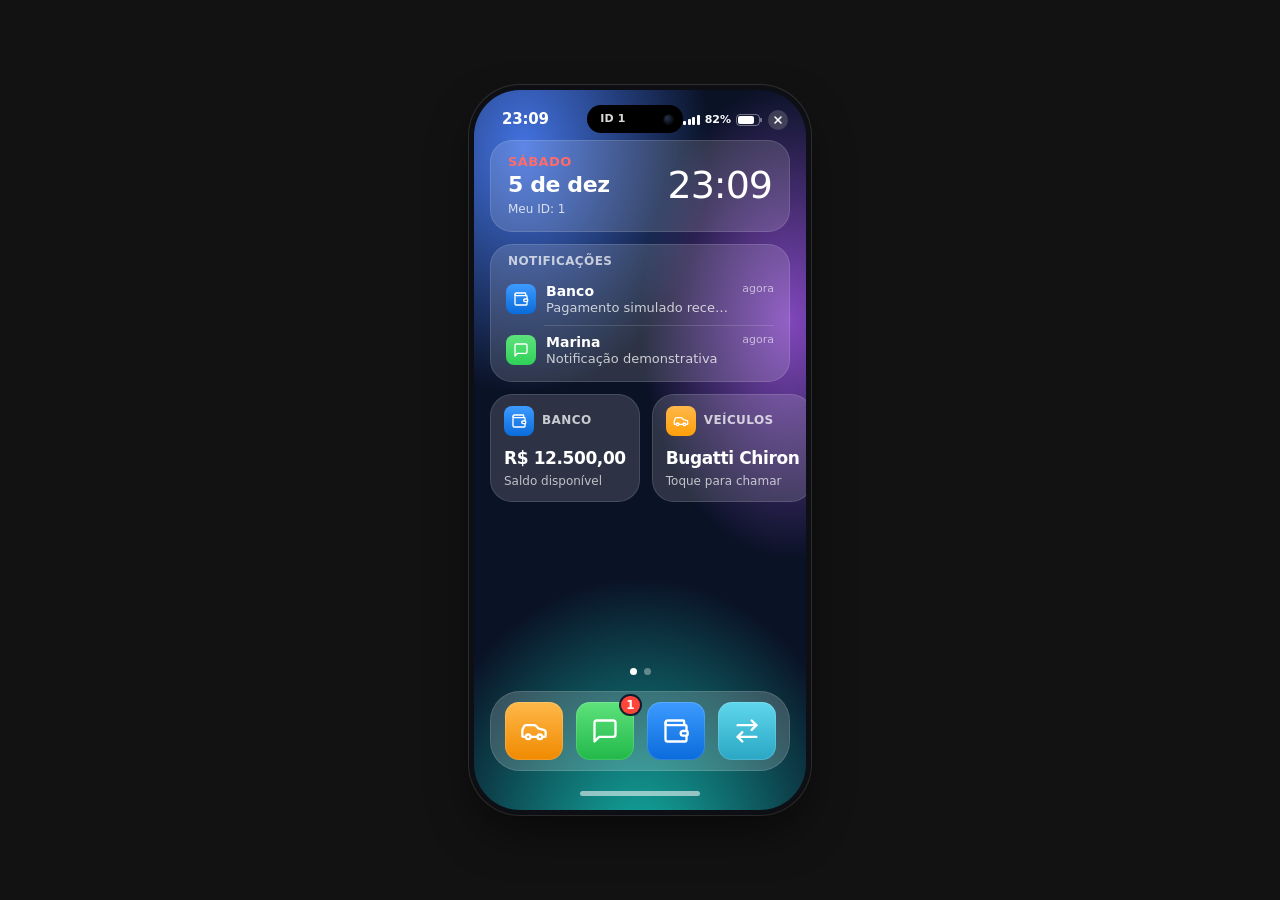
==== demo/phone/index.html @ cc42a67a "chore(demo): vendored devlab_phone NUI snapshot (fivem-lab aa99dd7) + simulator Generated by tools/s" ====
<!doctype html>
<html lang="pt-BR">
<head>
  <meta charset="utf-8">
  <meta name="viewport" content="width=device-width, initial-scale=1">
  <meta http-equiv="Content-Security-Policy" content="default-src 'self'; style-src 'self'; script-src 'self'; img-src 'self'; connect-src 'self' https:">
  <title>DevLab Phone — browser demo (simulated)</title>
  <link rel="stylesheet" href="css/tokens.css">
  <link rel="stylesheet" href="css/base.css">
  <link rel="stylesheet" href="css/phone.css">
  <link rel="stylesheet" href="demo.css">
</head>
<body data-mode="HUD" data-ready="false">
  <button id="hud-button" type="button" aria-label="Celular">
    <!-- Lucide-style smartphone, inline so the button never depends on JS or assets -->
    <svg width="22" height="22" viewBox="0 0 24 24" fill="none" stroke="currentColor" stroke-width="2" stroke-linecap="round" stroke-linejoin="round" aria-hidden="true" focusable="false">
      <rect x="5" y="2" width="14" height="20" rx="2" ry="2"/><path d="M12 18h.01"/>
    </svg>
  </button>

  <main id="phone" aria-label="Celular" data-view="home" hidden>
    <header id="status-bar">
      <span id="clock">--:--</span>
      <span class="island"><span id="island-id" class="island-id" data-testid="island-id">ID —</span><i class="island-cam" aria-hidden="true"></i></span>
      <span id="device-model" hidden>DevLab</span>
      <span class="sb-right">
        <span id="signal" class="signal" data-level="4" role="img" aria-label="Sinal fictício"><i></i><i></i><i></i><i></i></span>
        <span id="battery" aria-label="Bateria fictícia"></span>
        <span id="batt" class="batt" aria-hidden="true"><i id="batt-fill"></i></span>
        <button id="btn-x" type="button" aria-label="Fechar celular">
          <svg width="12" height="12" viewBox="0 0 24 24" fill="none" stroke="currentColor" stroke-width="3" stroke-linecap="round" stroke-linejoin="round" aria-hidden="true" focusable="false"><path d="M18 6 6 18"/><path d="m6 6 12 12"/></svg>
        </button>
      </span>
    </header>
    <nav id="nav-top" aria-label="Navegação" hidden>
      <button id="btn-back" type="button" aria-label="Voltar">
        <svg width="20" height="20" viewBox="0 0 24 24" fill="none" stroke="currentColor" stroke-width="2.6" stroke-linecap="round" stroke-linejoin="round" aria-hidden="true" focusable="false"><path d="m15 18-6-6 6-6"/></svg>
        <span id="back-label">Voltar</span>
      </button>
    </nav>
    <div id="screen"></div>
    <footer id="home-bar">
      <button id="btn-home" type="button" aria-label="Início"><span class="home-indicator"></span></button>
    </footer>
  </main>

  <script src="sim.js"></script>
  <script type="module" src="js/main.js"></script>
</body>
</html>
---- demo/phone/css/tokens.css ----
:root {
  /* Approved HUD identity: graphite button #19212D, icon sky blue #72D8F5 */
  --c-graphite: #19212d;
  --c-icon: #72d8f5;
  --c-line: rgba(255, 255, 255, 0.08);
  --c-focus: #ffd166;

  /* iOS-dark-inspired system palette (own values, no proprietary assets) */
  --bg: #000;
  --bg-elev: #1c1c1e;
  --bg-elev2: #2c2c2e;
  --fill: rgba(120, 120, 128, 0.24);
  --sep: rgba(84, 84, 88, 0.6);
  --label: #fff;
  --label2: rgba(235, 235, 245, 0.62);
  --label3: rgba(235, 235, 245, 0.32);
  --tint: #0a84ff;
  --tint-soft: rgba(10, 132, 255, 0.16);
  --green: #30d158;
  --red: #ff453a;
  --orange: #ff9f0a;
  --teal: #40c8e0;
  --glass: rgba(44, 44, 46, 0.66);

  --hud-right: 24px;
  --hud-bottom: 24px;
  /* Local system stack only: SF on Apple, Segoe UI Variable/Segoe on Windows. No web fonts. */
  --font: -apple-system, BlinkMacSystemFont, "SF Pro Text", "SF Pro Display", "Segoe UI Variable Text", "Segoe UI", system-ui, Roboto, "Helvetica Neue", Arial, sans-serif;
}
---- demo/phone/css/base.css ----
/* The NUI page stays transparent and click-through: only the HUD button and the phone take input.
   No GPU-heavy effects, no infinite animations: this page is always loaded. */
html, body { margin: 0; height: 100%; background: transparent; overflow: hidden; font-family: var(--font); color: var(--label); pointer-events: none; }
[hidden] { display: none !important; }
button { font: inherit; color: inherit; -webkit-tap-highlight-color: transparent; }
button:focus-visible, input:focus-visible { outline: 2px solid var(--c-focus); outline-offset: 2px; }

#hud-button {
  position: fixed; right: var(--hud-right); bottom: var(--hud-bottom);
  width: 48px; height: 48px; padding: 0; display: grid; place-items: center;
  border-radius: 15px; border: 1px solid var(--c-line);
  background: var(--c-graphite); color: var(--c-icon); pointer-events: auto; cursor: default;
  transition: transform 90ms ease-out, background-color 90ms ease-out;
}
#hud-button svg { display: block; }
/* Focus is ours in CURSOR/PHONE: capture the pointer so mouse movement keeps the cursor mode alive. */
body[data-mode="CURSOR"], body[data-mode="PHONE"] { pointer-events: auto; }
body[data-ready="false"] #hud-button { display: none; }
body[data-hud="hidden"] #hud-button { display: none; }
body[data-mode="PHONE"] #hud-button { display: none; }
body[data-mode="CURSOR"] #hud-button { border-color: rgba(114, 216, 245, 0.55); cursor: pointer; }
body[data-mode="CURSOR"] #hud-button:hover { background: #202a39; }
body[data-mode="CURSOR"] #hud-button:active { transform: scale(0.95); }
@media (prefers-reduced-motion: reduce) { #hud-button { transition: none; } }
---- demo/phone/css/phone.css ----
/* iOS-dark-inspired phone with its own identity. Flat fills and translucent rgba over a static gradient wallpaper:
   looks like glass, costs nothing per frame (no heavy GPU effects, no continuous animation). */
#phone {
  position: fixed; right: var(--hud-right); top: 50%; transform: translateY(-50%);
  width: 332px; height: min(720px, 92vh); display: flex; flex-direction: column;
  background: var(--bg); border-radius: 46px; overflow: hidden;
  box-shadow: 0 0 0 5px #0d0f14, 0 0 0 6px rgba(255, 255, 255, 0.12), 0 22px 44px rgba(0, 0, 0, 0.5);
  pointer-events: auto; contain: layout paint; font-size: 15px; line-height: 1.3;
  -webkit-font-smoothing: antialiased; user-select: none; animation: phone-in 140ms ease-out;
}
/* Wallpaper: three soft colour pools over deep blue. Static gradients only. */
#phone[data-view="home"] {
  background:
    radial-gradient(90% 55% at 15% 8%, rgba(70, 120, 235, 0.95) 0%, rgba(70, 120, 235, 0) 62%),
    radial-gradient(75% 55% at 95% 32%, rgba(150, 80, 215, 0.85) 0%, rgba(150, 80, 215, 0) 60%),
    radial-gradient(110% 60% at 50% 105%, rgba(20, 190, 175, 0.9) 0%, rgba(20, 190, 175, 0) 62%),
    #0a1226;
}
@keyframes phone-in { from { opacity: 0; transform: translateY(-50%) translateX(12px); } to { opacity: 1; transform: translateY(-50%); } }
@keyframes screen-in { from { opacity: 0; transform: translateX(14px); } to { opacity: 1; transform: none; } }
@media (prefers-reduced-motion: reduce) { #phone, .screen { animation: none; } }
input { user-select: text; }

/* ---- status bar: time | island | signal, battery, close ---- */
#status-bar { position: relative; display: grid; grid-template-columns: 1fr 96px 1fr; align-items: center; height: 46px; padding: 14px 18px 0 28px; box-sizing: border-box; flex: none; }
#clock { font-size: 15px; font-weight: 600; letter-spacing: -0.2px; }
.island { justify-self: center; display: flex; justify-content: space-between; align-items: center; width: 96px; height: 28px; margin-top: -2px; padding: 0 10px 0 13px; box-sizing: border-box; border-radius: 999px; background: #000; }
.island-id { font-size: 11px; font-weight: 600; letter-spacing: 0.2px; color: rgba(255, 255, 255, 0.85); font-variant-numeric: tabular-nums; }
.island-cam { display: block; width: 9px; height: 9px; border-radius: 50%; background: radial-gradient(circle at 35% 35%, #26324a 0%, #0b0f18 70%); box-shadow: 0 0 0 1px rgba(255, 255, 255, 0.05); }
.sb-right { justify-self: end; display: flex; align-items: center; gap: 5px; font-size: 12px; font-weight: 600; }
#battery { font-size: 11px; font-variant-numeric: tabular-nums; }
.signal { display: inline-flex; align-items: flex-end; gap: 1.5px; height: 10px; }
.signal i { display: block; width: 3px; border-radius: 1px; background: rgba(255, 255, 255, 0.3); }
.signal i:nth-child(1) { height: 4px; } .signal i:nth-child(2) { height: 6px; } .signal i:nth-child(3) { height: 8px; } .signal i:nth-child(4) { height: 10px; }
.signal[data-level="1"] i:nth-child(-n+1), .signal[data-level="2"] i:nth-child(-n+2), .signal[data-level="3"] i:nth-child(-n+3), .signal[data-level="4"] i { background: var(--label); }
.batt { position: relative; display: block; width: 24px; height: 12px; box-sizing: border-box; padding: 1px; border: 1px solid rgba(255, 255, 255, 0.4); border-radius: 4px; }
.batt::after { content: ""; position: absolute; right: -3px; top: 3px; width: 2px; height: 4px; border-radius: 0 1px 1px 0; background: rgba(255, 255, 255, 0.4); }
.batt i { display: block; height: 100%; border-radius: 2px; background: var(--label); }
.batt.low i { background: var(--red); }
#btn-x { width: 20px; height: 20px; margin-left: 3px; display: grid; place-items: center; padding: 0; border: 0; border-radius: 50%; background: rgba(120, 120, 128, 0.4); color: var(--label); cursor: pointer; }
#btn-x:hover { background: rgba(120, 120, 128, 0.65); }
#btn-x:active { transform: scale(0.9); }

/* ---- native-style top navigation (apps only) ---- */
#nav-top { flex: none; display: flex; align-items: center; height: 34px; padding: 0 8px; }
#btn-back { display: flex; align-items: center; gap: 0; padding: 4px 8px 4px 2px; border: 0; background: transparent; color: var(--tint); font-size: 17px; cursor: pointer; }
#btn-back:hover { opacity: 0.8; }
#btn-back:active { opacity: 0.5; }
#btn-back:disabled { opacity: 0.35; cursor: default; }

/* ---- content ---- */
#screen { flex: 1; min-height: 0; overflow-y: auto; padding: 0 16px 8px; scrollbar-width: none; }
#screen::-webkit-scrollbar { width: 0; height: 0; }
.screen { display: flex; flex-direction: column; gap: 12px; min-height: 100%; box-sizing: border-box; animation: screen-in 160ms ease-out; }
.screen-title { margin: 2px 0 0; font-size: 31px; font-weight: 700; letter-spacing: -0.7px; line-height: 1.12; }
.section-header { margin: 6px 0 -6px 14px; font-size: 12px; font-weight: 500; letter-spacing: 0.3px; text-transform: uppercase; color: var(--label2); }
.muted { margin: 0; color: var(--label2); font-size: 14px; }
.footnote { margin: -4px 14px 0; font-size: 12px; color: var(--label2); min-height: 1em; }
.footnote.ok { color: var(--green); } .footnote.err { color: var(--red); }
.empty { color: var(--label2); text-align: center; margin: 28px 0; }
.error { margin: -4px 14px 0; min-height: 1em; color: var(--red); font-size: 13px; }
.banner { margin: 2px 14px 0; font-size: 11px; line-height: 1.35; color: var(--label2); text-align: left; }
.stack { display: flex; flex-direction: column; gap: 8px; }
.center { align-items: center; text-align: center; }

/* ---- home: widgets + page dots + dock ---- */
.screen.home { gap: 12px; padding-top: 4px; }
.widget { border-radius: 22px; background: rgba(255, 255, 255, 0.14); box-shadow: inset 0 0 0 1px rgba(255, 255, 255, 0.12); }
.widget-today { display: flex; align-items: center; justify-content: space-between; padding: 14px 18px; }
.w-date { display: flex; flex-direction: column; }
.w-dow { font-size: 13px; font-weight: 600; text-transform: uppercase; letter-spacing: 0.4px; color: #ff6b6b; }
.w-day { font-size: 22px; font-weight: 600; letter-spacing: -0.4px; }
.widget-today { border: 0; width: 100%; text-align: left; color: var(--label); cursor: pointer; }
.widget-today:active { transform: scale(0.99); }
.w-id { margin-top: 3px; font-size: 12px; color: rgba(255, 255, 255, 0.78); font-variant-numeric: tabular-nums; }
.w-time { font-size: 38px; font-weight: 300; letter-spacing: -1px; font-variant-numeric: tabular-nums; }
.widget-notifs { display: flex; flex-direction: column; padding: 10px 6px 6px; }
.w-header { margin: 0 12px 4px; font-size: 12px; font-weight: 600; text-transform: uppercase; letter-spacing: 0.4px; color: rgba(255, 255, 255, 0.7); }
.w-empty { margin: 8px 12px 10px; font-size: 13px; color: rgba(255, 255, 255, 0.65); }
.notif { position: relative; display: flex; align-items: center; gap: 10px; width: 100%; padding: 8px 10px; text-align: left; border: 0; border-radius: 14px; background: transparent; cursor: pointer; }
.notif + .notif::before { content: ""; position: absolute; top: 0; left: 48px; right: 10px; height: 1px; background: rgba(255, 255, 255, 0.14); }
.notif:hover { background: rgba(255, 255, 255, 0.08); }
.notif:active { background: rgba(255, 255, 255, 0.14); }
.notif-glyph { flex: none; display: grid; place-items: center; width: 30px; height: 30px; border-radius: 8px; color: #fff; background: var(--tint); }
.notif-glyph[data-kind="msg"] { background: linear-gradient(#5ee27c, var(--green)); }
.notif-glyph[data-kind="bank"] { background: linear-gradient(#3d9bff, #0a6bdb); }
.notif-glyph[data-kind="veh"] { background: linear-gradient(#ffb84a, var(--orange)); }
.notif-text { flex: 1; display: flex; flex-direction: column; min-width: 0; }
.notif-title { font-size: 14px; font-weight: 600; }
.notif-body { font-size: 13px; color: rgba(255, 255, 255, 0.75); overflow: hidden; text-overflow: ellipsis; white-space: nowrap; }
.notif-time { align-self: flex-start; font-size: 11px; color: rgba(255, 255, 255, 0.6); }

.widgets-row { display: grid; grid-template-columns: 1fr 1fr; gap: 12px; }
.widget-small { display: flex; flex-direction: column; justify-content: space-between; height: 108px; padding: 12px 14px; text-align: left; border: 0; cursor: pointer; color: var(--label); }
.widget-small:hover { background: rgba(255, 255, 255, 0.2); }
.widget-small:active { transform: scale(0.98); }
.ws-head { display: flex; align-items: center; gap: 8px; }
.ws-label { font-size: 12px; font-weight: 600; text-transform: uppercase; letter-spacing: 0.4px; color: rgba(255, 255, 255, 0.75); }
.ws-big { font-size: 17px; white-space: nowrap; overflow: hidden; text-overflow: ellipsis; font-weight: 650; letter-spacing: -0.4px; font-variant-numeric: tabular-nums; }
.ws-sub { margin-top: -6px; font-size: 12px; color: rgba(255, 255, 255, 0.7); }
.page-dots { margin-top: auto; display: flex; justify-content: center; gap: 7px; padding: 4px 0; }
.page-dots i { display: block; width: 7px; height: 7px; border-radius: 50%; background: rgba(255, 255, 255, 0.35); }
.page-dots i.on { background: #fff; }
.dock { display: flex; justify-content: space-around; align-items: center; padding: 11px 8px; border-radius: 30px; background: rgba(255, 255, 255, 0.18); box-shadow: inset 0 0 0 1px rgba(255, 255, 255, 0.12); }
.app-tile { display: flex; flex-direction: column; align-items: center; gap: 0; padding: 0; border: 0; background: transparent; cursor: pointer; }
.app-label { position: absolute; width: 1px; height: 1px; overflow: hidden; clip: rect(0 0 0 0); white-space: nowrap; } /* dock icons have no visible labels */
.app-icon { position: relative; display: grid; place-items: center; width: 58px; height: 58px; border-radius: 14px; color: #fff;
  background: linear-gradient(#3d9bff, #0a6bdb); box-shadow: inset 0 0 0 1px rgba(255, 255, 255, 0.14); }
.app-tile[data-app="vehicles"] .app-icon { background: linear-gradient(#ffb84a, #f08a00); }
.app-tile[data-app="messages"] .app-icon { background: linear-gradient(#5ee27c, #22b84a); }
.app-tile[data-app="bank"] .app-icon { background: linear-gradient(#3d9bff, #0a6bdb); }
.app-tile[data-app="pix"] .app-icon { background: linear-gradient(#5fd6ec, #2aa7c4); }
.app-tile:hover .app-icon { filter: brightness(1.1); }
.app-tile:active .app-icon { transform: scale(0.93); }
.badge { min-width: 18px; height: 18px; padding: 0 5px; box-sizing: border-box; border-radius: 9px; background: var(--red); color: #fff; font-size: 12px; font-weight: 600; line-height: 18px; text-align: center; }
.badge-abs { position: absolute; top: -6px; right: -6px; box-shadow: 0 0 0 2px rgba(10, 18, 38, 0.9); }

/* ---- grouped lists (inset) ---- */
.list { display: flex; flex-direction: column; overflow: hidden; border-radius: 12px; background: var(--bg-elev); }
.list-pad { padding: 14px; gap: 12px; }
.list-item, .cell, .row { position: relative; display: flex; align-items: center; gap: 12px; width: 100%; min-height: 48px; padding: 7px 14px; box-sizing: border-box; text-align: left; border: 0; border-radius: 0; background: transparent; }
.list-item { cursor: pointer; }
.list-item:hover { background: rgba(255, 255, 255, 0.04); }
.list-item:active { background: var(--bg-elev2); }
.list-item svg { color: var(--label3); flex: none; }
.list-item + .list-item::before, .cell + .cell::before, .row + .row::before { content: ""; position: absolute; top: 0; left: 14px; right: 0; height: 1px; background: var(--sep); opacity: 0.5; }
.list-item.with-lead::before { left: 68px; }
.li-main { flex: 1; display: flex; flex-direction: column; min-width: 0; }
.li-title { font-size: 16px; }
.li-sub { font-size: 13px; color: var(--label2); white-space: nowrap; overflow: hidden; text-overflow: ellipsis; }
.li-meta { font-size: 14px; color: var(--label2); }
.push { margin-left: auto; }
.pos { color: var(--green); } .neg { color: var(--label); }
.dot { flex: none; width: 10px; height: 10px; border-radius: 50%; background: var(--tint); }
.glyph { flex: none; display: grid; place-items: center; width: 34px; height: 34px; border-radius: 9px; color: #fff; }
.glyph-blue { background: linear-gradient(#3d9bff, #0a6bdb); }
.switch { flex: none; position: relative; width: 51px; height: 31px; padding: 0; border: 0; border-radius: 16px; background: rgba(120, 120, 128, 0.4); cursor: pointer; transition: background-color 120ms; }
.switch i { position: absolute; top: 2px; left: 2px; width: 27px; height: 27px; border-radius: 50%; background: #fff; transition: transform 120ms; }
.switch[aria-checked="true"] { background: var(--green); }
.switch[aria-checked="true"] i { transform: translateX(20px); }
.glyph-orange { background: linear-gradient(#ffb84a, #f08a00); }
.avatar { flex: none; display: grid; place-items: center; border-radius: 50%; color: #fff; font-weight: 600; font-size: 16px; }
.cell-label { flex: none; width: 52px; font-size: 16px; }
.cell-input { flex: 1; min-width: 0; height: 32px; padding: 0; border: 0; background: transparent; color: var(--label); font: inherit; font-size: 16px; text-align: right; }
.cell-input::placeholder { color: var(--label3); }

/* ---- buttons: pill action in cells, one primary at a time ---- */
.pill { flex: none; min-width: 64px; height: 30px; padding: 0 14px; border: 0; border-radius: 15px; background: var(--tint); color: #fff; font-size: 14px; font-weight: 600; cursor: pointer; }
.pill:active:not(:disabled) { opacity: 0.8; }
.pill:disabled { opacity: 0.4; cursor: default; }
.btn { height: 46px; padding: 0 16px; border: 0; border-radius: 12px; font-size: 17px; font-weight: 600; letter-spacing: -0.2px; cursor: pointer; transition: opacity 80ms; }
.btn:active:not(:disabled) { opacity: 0.8; }
.btn-primary { background: var(--tint); color: #fff; }
.btn-secondary { background: var(--fill); color: var(--tint); }
.btn-ghost { background: transparent; color: var(--tint); font-weight: 500; height: 40px; }
.btn:disabled { opacity: 0.35; cursor: default; }

.meter { display: flex; flex-direction: column; gap: 5px; font-size: 13px; }
.meter-label { display: flex; justify-content: space-between; color: var(--label2); }
.meter-label b { color: var(--label); font-weight: 600; }
.meter-track { display: block; height: 6px; border-radius: 3px; background: rgba(120, 120, 128, 0.36); overflow: hidden; }
.meter-fill { display: block; height: 100%; border-radius: 3px; background: var(--tint); }
.timeline { list-style: none; margin: 0; padding: 14px; display: flex; flex-direction: column; gap: 14px; border-radius: 12px; background: var(--bg-elev); }
.timeline li { position: relative; padding-left: 26px; color: var(--label3); font-size: 15px; }
.timeline li::before { content: ""; position: absolute; left: 2px; top: 4px; width: 12px; height: 12px; box-sizing: border-box; border-radius: 50%; border: 2px solid var(--label3); }
.timeline li.on { color: var(--label); }
.timeline li.on::before { border-color: var(--tint); background: var(--tint); }

/* ---- messages ---- */
.thread { gap: 10px; }
.thread-head { display: flex; flex-direction: column; align-items: center; gap: 4px; padding-top: 2px; }
.thread-name { font-size: 12px; color: var(--label2); }
.chat { flex: 1; min-height: 140px; overflow-y: auto; display: flex; flex-direction: column; justify-content: flex-end; gap: 4px; scrollbar-width: none; }
.chat::-webkit-scrollbar { width: 0; }
.bubble { max-width: 78%; padding: 7px 13px; border-radius: 18px; font-size: 15px; overflow-wrap: anywhere; user-select: text; }
.bubble small { display: block; margin-top: 2px; font-size: 10px; opacity: 0.7; }
.bubble.me { align-self: flex-end; border-bottom-right-radius: 5px; background: var(--tint); color: #fff; }
.bubble.them { align-self: flex-start; border-bottom-left-radius: 5px; background: var(--bg-elev2); }
.composer { display: flex; align-items: center; gap: 8px; padding: 4px 4px 4px 14px; border-radius: 20px; box-shadow: inset 0 0 0 1px var(--sep); }
.field { flex: 1; min-width: 0; height: 32px; padding: 0; border: 0; background: transparent; color: var(--label); font: inherit; font-size: 16px; }
.field::placeholder { color: var(--label3); }
.field:focus-visible, .cell-input:focus-visible { outline: none; }
.composer:focus-within { box-shadow: inset 0 0 0 1px var(--tint); }
.send { flex: none; width: 30px; height: 30px; padding: 0; display: grid; place-items: center; border: 0; border-radius: 50%; background: var(--tint); color: #fff; cursor: pointer; }
.send:disabled { opacity: 0.4; }

/* ---- bank / PIX ---- */
.balance { display: flex; flex-direction: column; gap: 0; padding: 2px 14px; }
.balance b { font-size: 38px; font-weight: 700; letter-spacing: -1px; font-variant-numeric: tabular-nums; }
.quick-row { display: flex; gap: 22px; padding: 4px 14px; }
.quick { display: flex; flex-direction: column; align-items: center; gap: 6px; padding: 0; border: 0; background: transparent; cursor: pointer; }
.quick-icon { display: grid; place-items: center; width: 52px; height: 52px; border-radius: 50%; background: var(--tint); color: #fff; }
.quick:active .quick-icon { opacity: 0.7; }
.quick-label { font-size: 12px; color: var(--label2); }
.people { display: flex; gap: 16px; padding: 0 14px; overflow-x: auto; scrollbar-width: none; }
.person { display: flex; flex-direction: column; align-items: center; gap: 5px; padding: 0; border: 0; background: transparent; font-size: 12px; color: var(--label2); cursor: pointer; }
.summary { padding: 0; }
.done-icon { display: grid; place-items: center; width: 64px; height: 64px; margin-top: 8px; border-radius: 50%; background: var(--green); color: #fff; }
.receipt { width: 100%; text-align: left; }
.receipt-title { font-size: 11px; letter-spacing: 0.6px; color: var(--tint); }
.system { align-items: center; text-align: center; justify-content: center; }

/* ---- bottom: home indicator doubles as the "home" button ---- */
#home-bar { flex: none; display: flex; justify-content: center; padding: 4px 0 7px; }
#btn-home { display: grid; place-items: center; width: 150px; height: 20px; padding: 0; border: 0; background: transparent; cursor: pointer; }
.home-indicator { display: block; width: 120px; height: 5px; border-radius: 3px; background: rgba(255, 255, 255, 0.55); }
#btn-home:hover .home-indicator { background: #fff; }
#btn-home:active .home-indicator { background: rgba(255, 255, 255, 0.8); }
---- demo/phone/demo.css ----
/* Demo-only overrides (the vendored NUI files are never edited). */
html { color-scheme: dark; }
html, body { background: transparent; margin: 0; height: 100%; overflow: hidden; }
#phone { right: 50%; transform: translate(50%, -50%); }
#hud-button { right: 50%; transform: translateX(50%); }
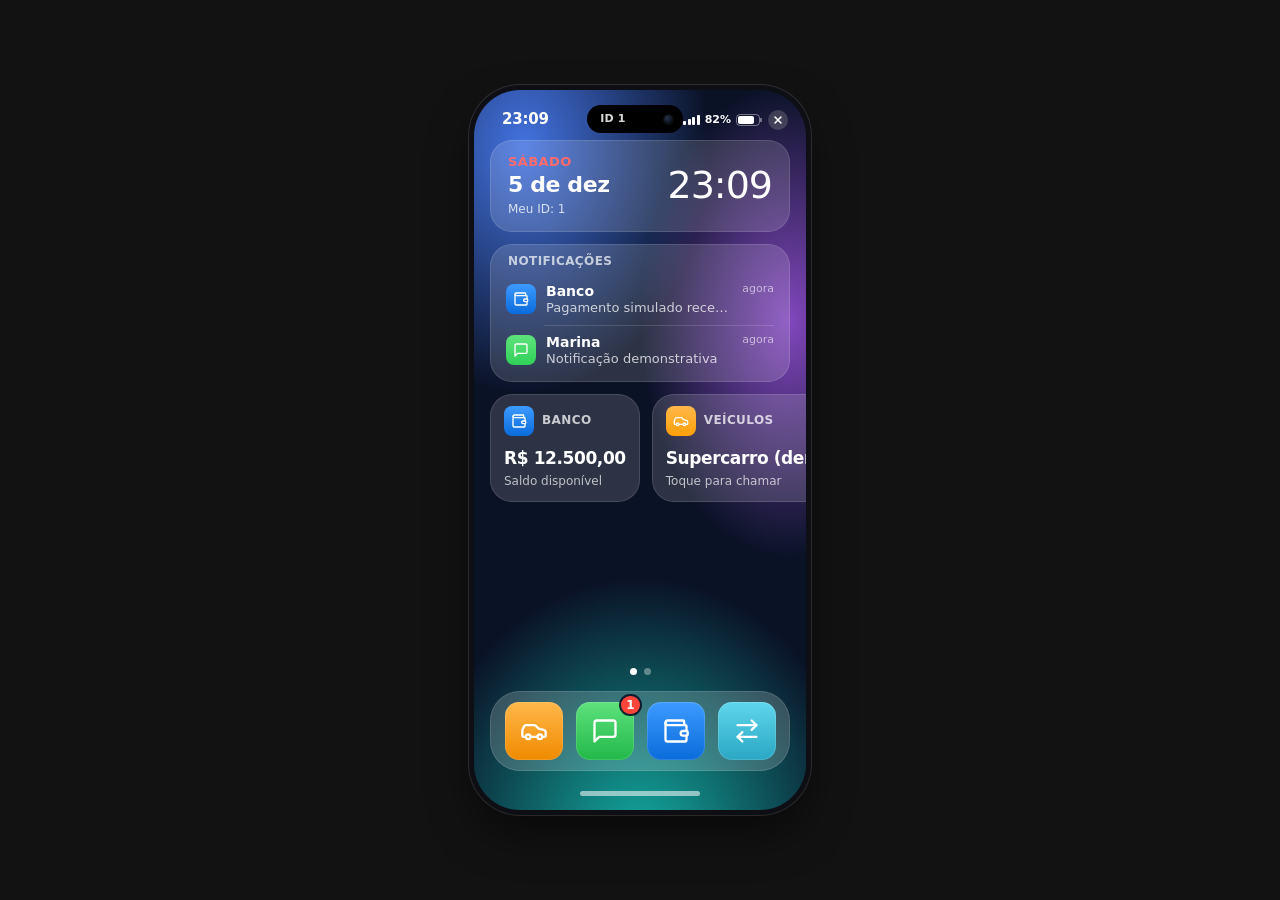
==== commit 643016c3: "feat: Discord commercial channel integration + final security gate Security: demo iframe now sandbox" ====
--- a/demo/phone/index.html
+++ b/demo/phone/index.html
@@ -3,7 +3,7 @@
 <head>
   <meta charset="utf-8">
   <meta name="viewport" content="width=device-width, initial-scale=1">
-  <meta http-equiv="Content-Security-Policy" content="default-src 'self'; style-src 'self'; script-src 'self'; img-src 'self'; connect-src 'self' https:">
+  <meta http-equiv="Content-Security-Policy" content="default-src 'self'; style-src 'self'; script-src 'self'; img-src 'self'; connect-src 'self'; base-uri 'none'; form-action 'none'; object-src 'none'">
   <title>DevLab Phone — browser demo (simulated)</title>
   <link rel="stylesheet" href="css/tokens.css">
   <link rel="stylesheet" href="css/base.css">
